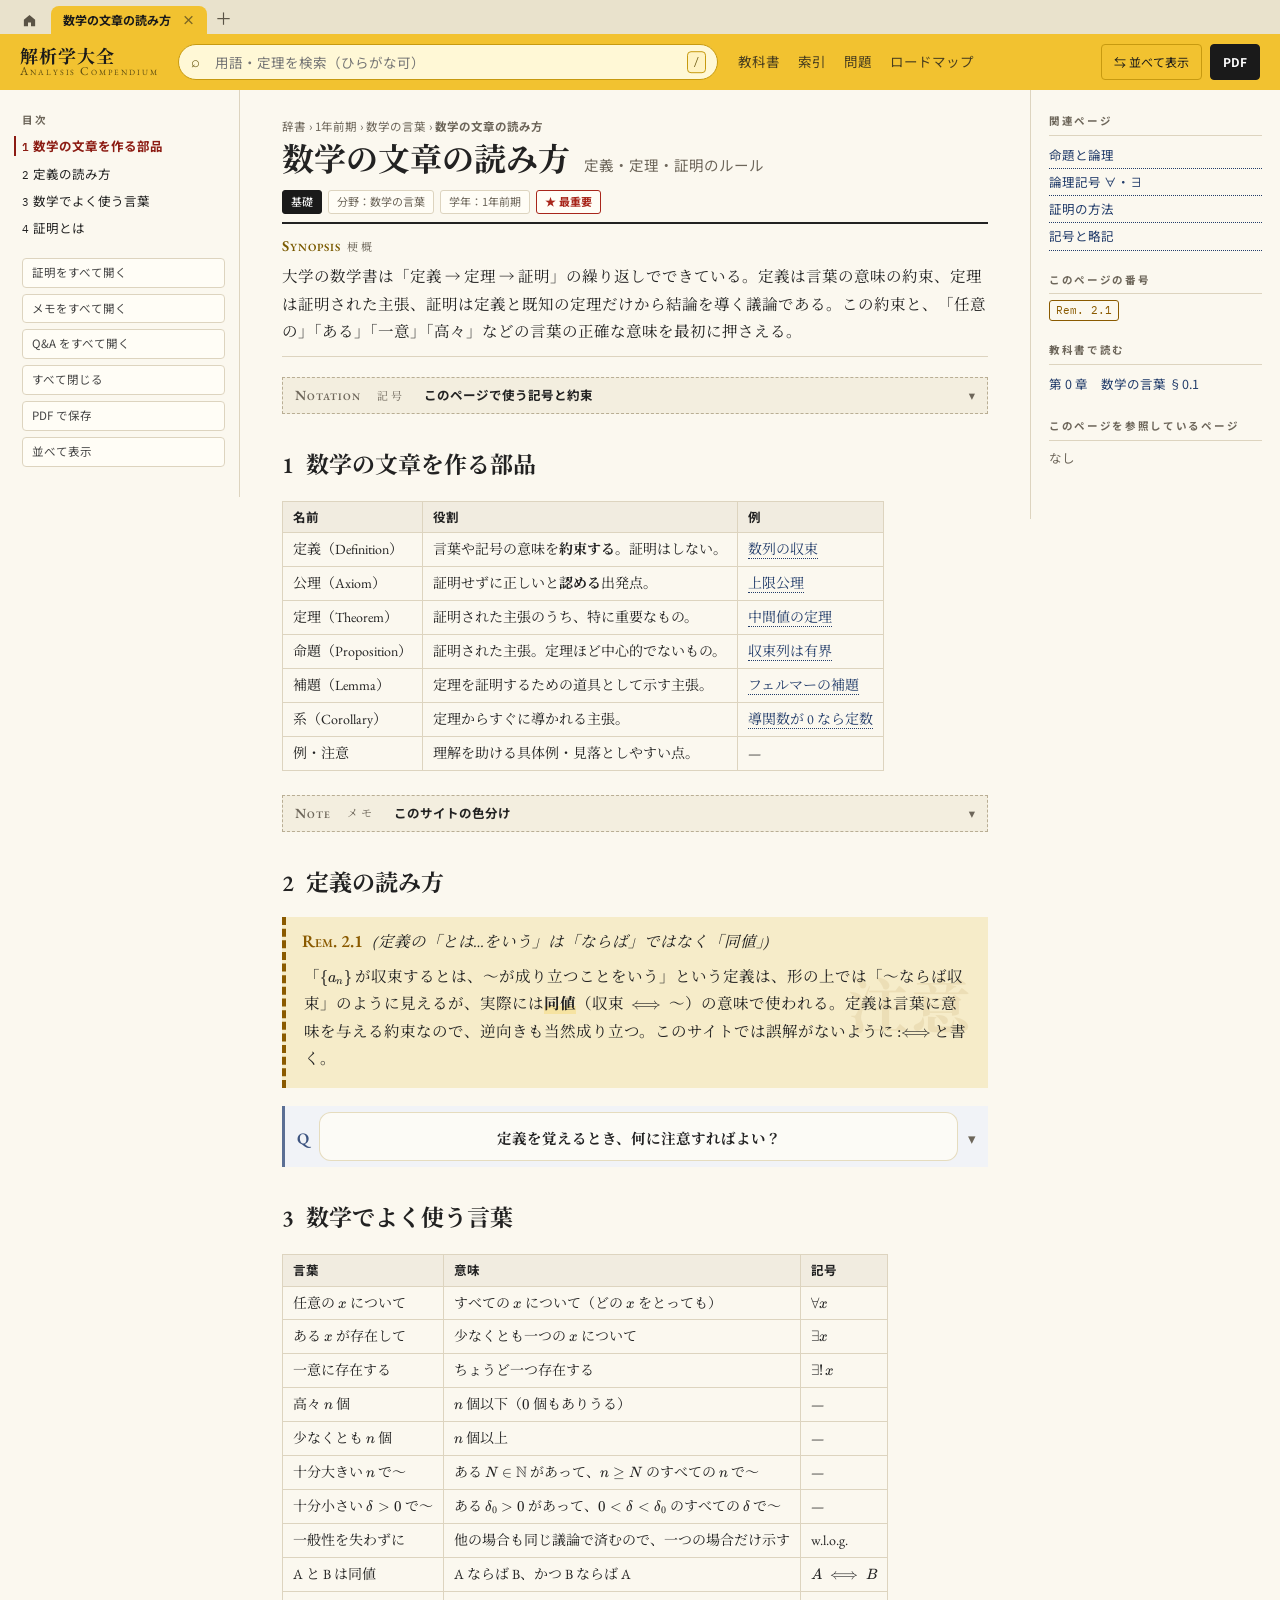
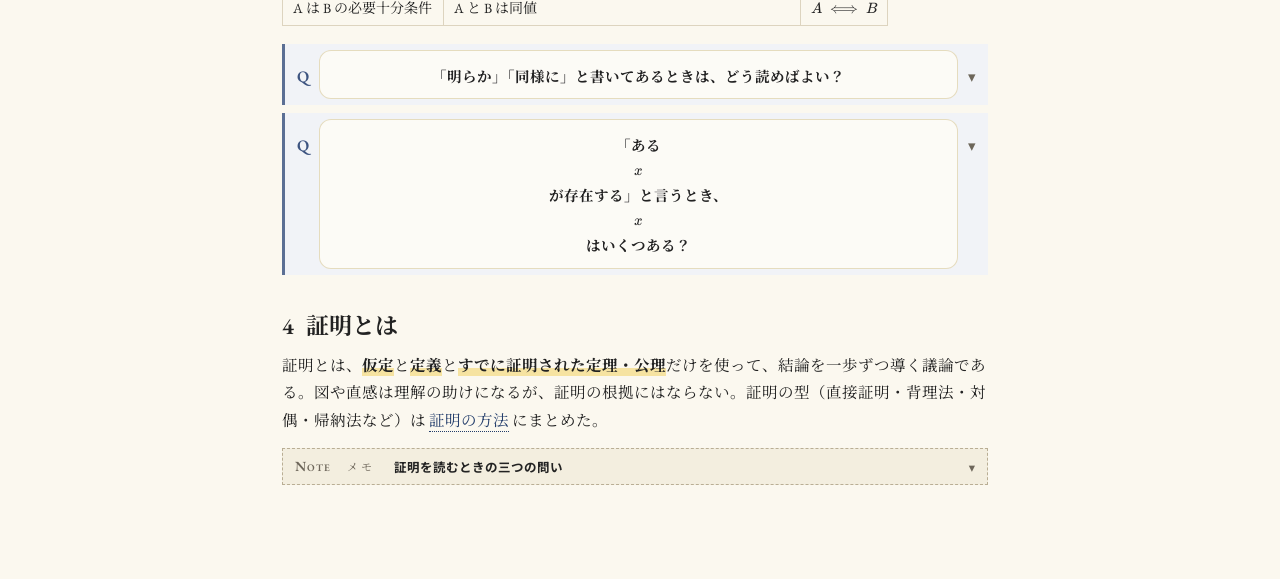
==== article.html @ 7c5ca726 "第7章（関数列の一様収束・M判定法・べき級数と指数関数）を追加 Co-Authored-By: Claude Opus 5.5 <noreply@anthropic.com> Claude-Sessi" ====
<!doctype html>
<html lang="ja">
<head>
<meta charset="utf-8">
<meta name="viewport" content="width=device-width,initial-scale=1">
<title>記事</title>
<link rel="stylesheet" href="assets/fonts/fonts.css">
<link rel="stylesheet" href="assets/vendor/katex/katex.min.css">
<link rel="stylesheet" href="assets/css/site.css">
<link rel="stylesheet" href="assets/css/pages.css">
</head>
<body>
<div id="app"></div>
<script src="assets/vendor/katex/katex.min.js"></script>
<script src="content/basics.js"></script>
<script src="content/articles.js"></script>
<script src="content/continuity.js"></script>
<script src="content/derivative.js"></script>
<script src="content/series.js"></script>
<script src="content/integral.js"></script>
<script src="content/funcseq.js"></script>
<script src="content/book.js"></script>
<script src="assets/js/graph.js"></script>
<script src="assets/js/app.js"></script>
<script>App.article();</script>
</body>
</html>
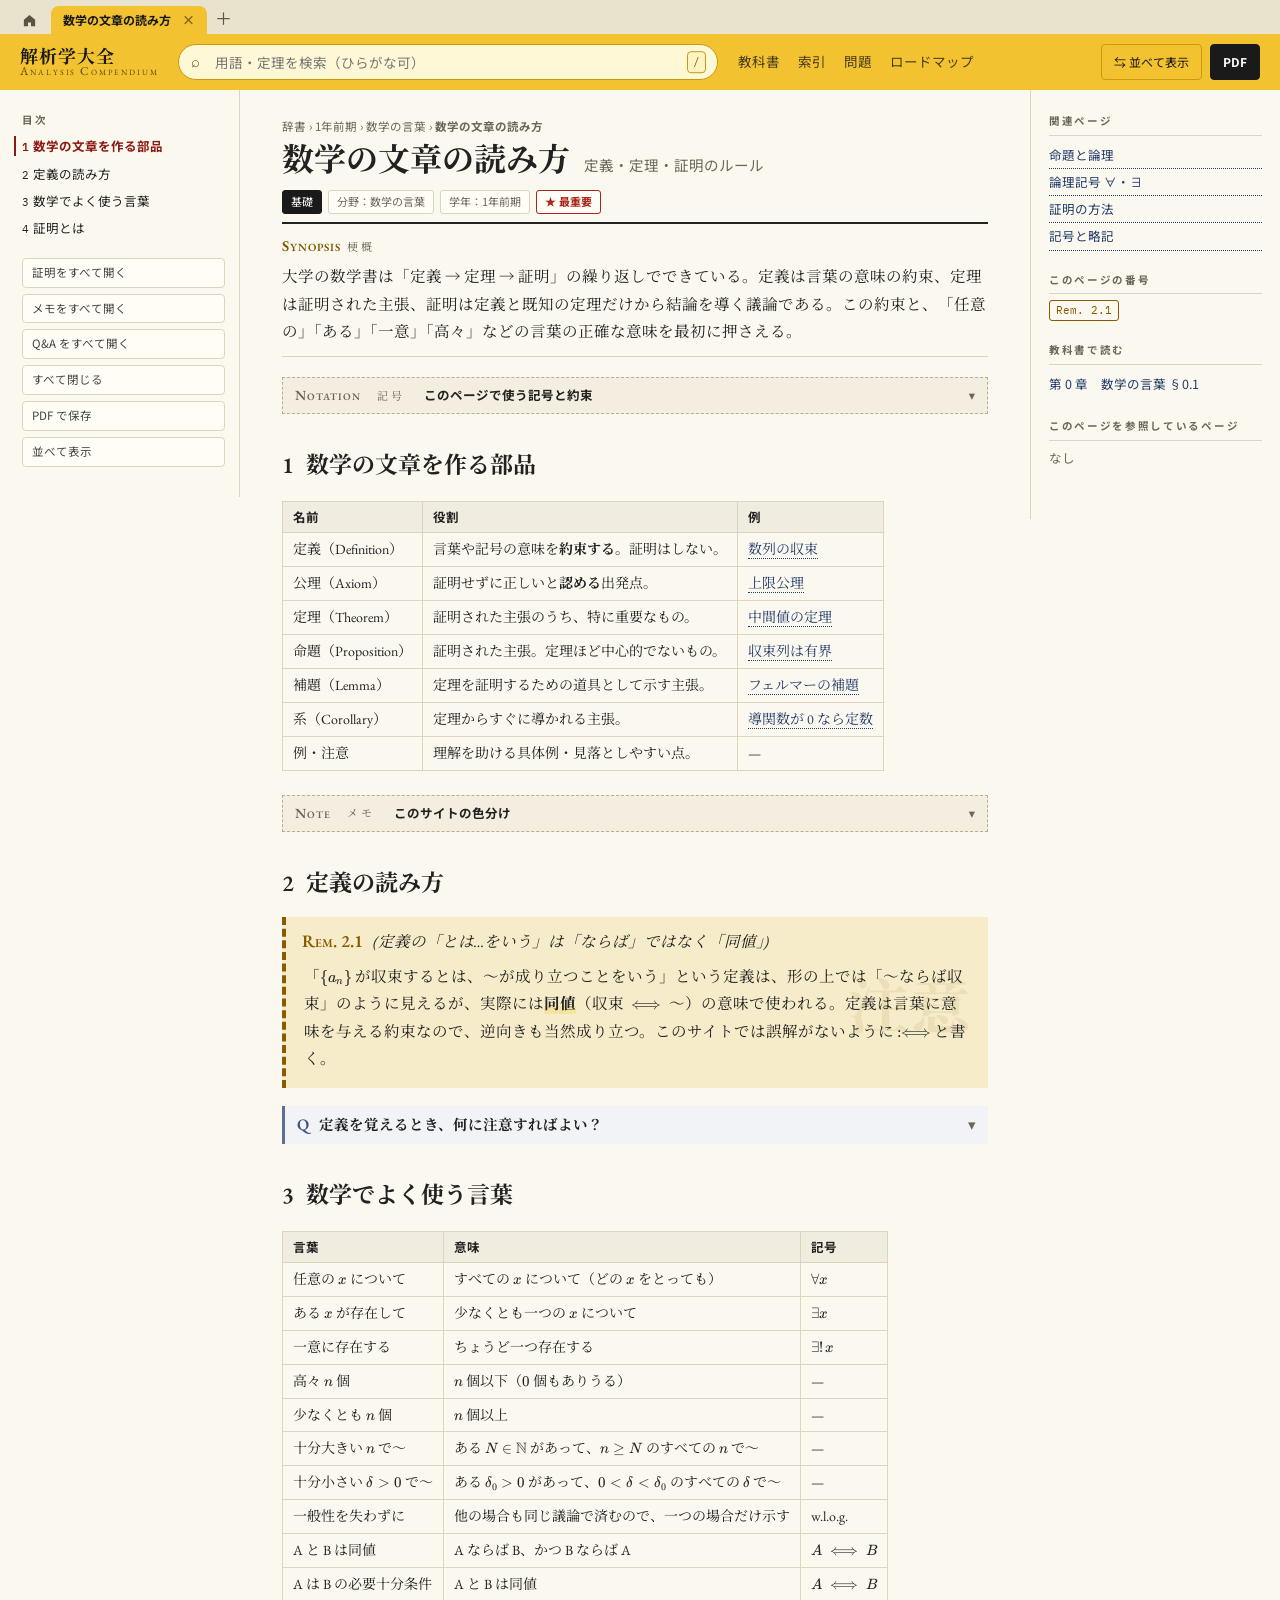
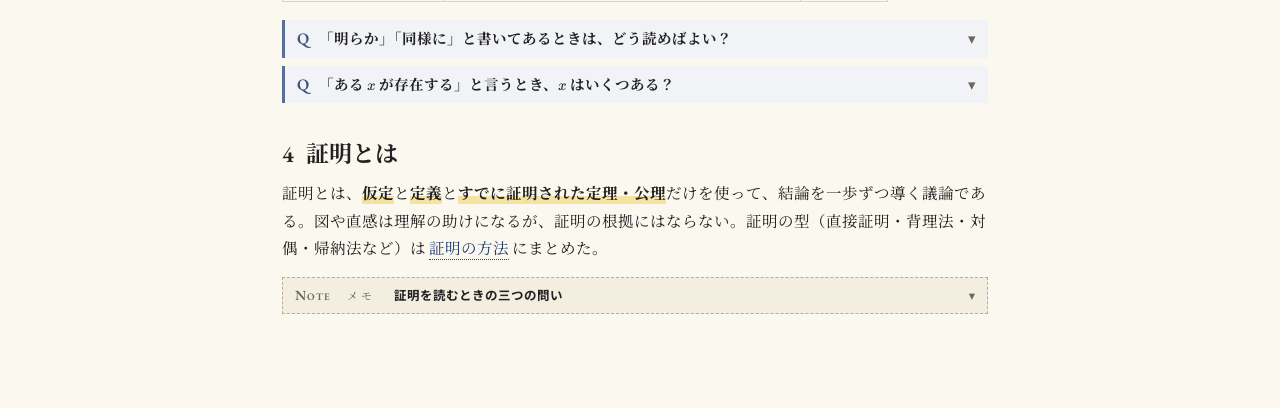
==== commit 7eb5cc93: "第8章（ユークリッド空間）と第10章（距離空間：資料付録13〜17章）を追加 距離の公理と例、点列の収束と完備性、開集合・閉集合、内部・外部・境界、 閉包と稠密性、連続写像の特徴づけ、点列コンパクトを" ====
--- a/article.html
+++ b/article.html
@@ -19,6 +19,7 @@
 <script src="content/series.js"></script>
 <script src="content/integral.js"></script>
 <script src="content/funcseq.js"></script>
+<script src="content/metric.js"></script>
 <script src="content/book.js"></script>
 <script src="assets/js/graph.js"></script>
 <script src="assets/js/app.js"></script>
--- a/assets/css/site.css
+++ b/assets/css/site.css
@@ -203,7 +203,7 @@
 .qa-q{display:flex;align-items:baseline;gap:10px;width:100%;padding:6px 12px;border:0;background:none;text-align:left;cursor:pointer;font-size:14.5px;line-height:1.6}
 .qa-q:hover{background:#e7ebf2}
 .qa .qm,.qa .am{font-family:var(--f-body);font-weight:600;font-size:16px;color:#3d5480;flex:none}
-.qa .qt{flex:1;min-width:0;font-weight:600}
+.qa .qa-t{flex:1;min-width:0;font-weight:600;display:block;text-align:left}
 .qa-q .ar{margin-left:auto;color:var(--muted);transition:transform .15s;flex:none}
 .qa-q[aria-expanded="true"] .ar{transform:rotate(180deg)}
 .qa-a{display:flex;gap:10px;padding:0 14px 8px 12px;font-size:14.5px}
